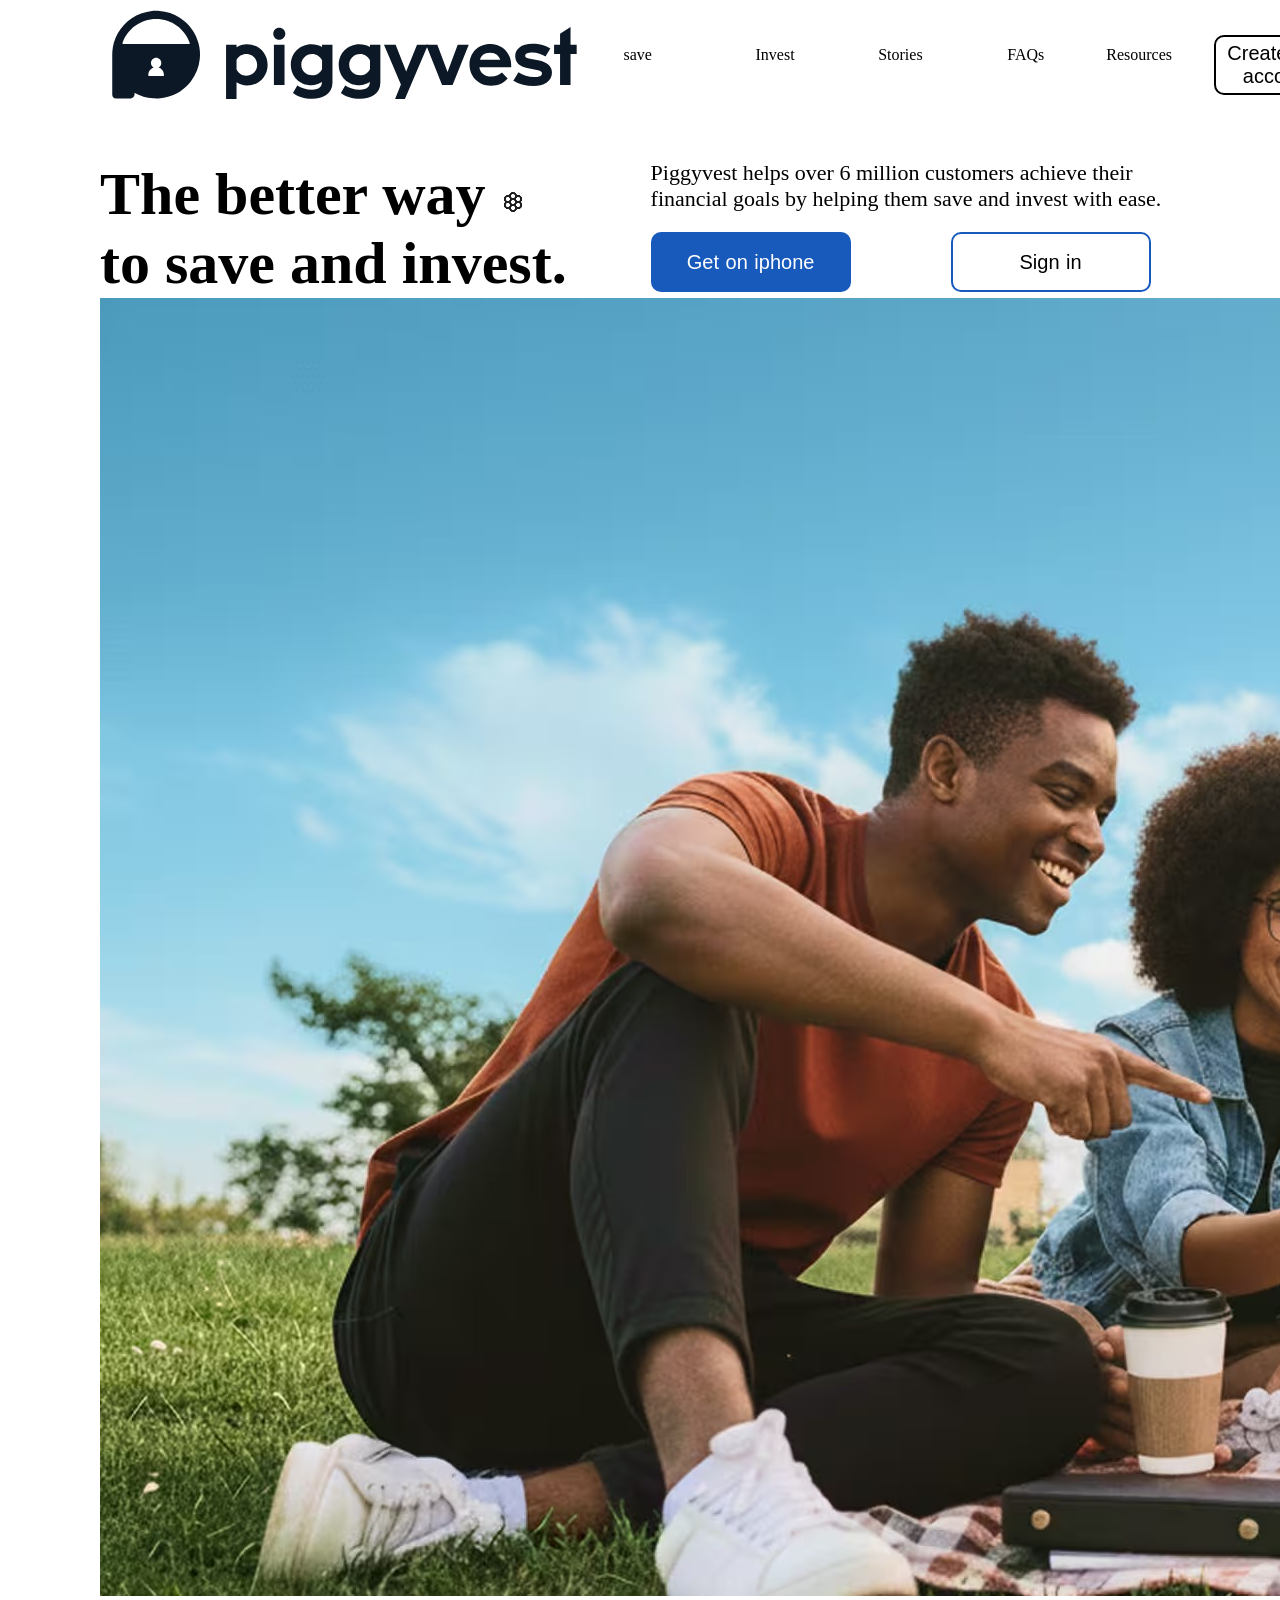
==== index.html @ 63967101 "First commit" ====
<!DOCTYPE html>
 <html lang="en">
 <head>
    <meta charset="UTF-8">
    <meta name="viewport" content="width=device-width, initial-scale=1.0">
    <link rel="stylesheet" href="index.css">
        <link rel="stylesheet" href="https://fonts.googleapis.com/css2?family=Material+Symbols+Outlined:opsz,wght,FILL,GRAD@20..48,100..700,0..1,-50..200&icon_names=keyboard_arrow_down" />
    <link rel="preconnect" href="https://fonts.googleapis.com">
    <link rel="preconnect" href="https://fonts.gstatic.com" crossorigin>
    <link href="https://fonts.googleapis.com/css2?family=Akt:wght@100..900&family=Archivo+Black&family=Finlandica+Text:ital,wght@0,100..900;1,100..900&family=Oswald:wght@200..700&display=swap" rel="stylesheet">
    <title>Pigyvest</title>
 </head>
 <body class="body">

    <nav class="piggy">
        <div class="first-section">
            <div class="logo">
                <img src="The Better Way To Save & Invest Online - PiggyVest\imgi_1_logo.svg" alt="">
    
            </div>
        </div>
            <div class="second-section">
              <div class="link">
                <div class="div-link">
                  <a href="">save</a>
                   <span class="material-symbols-outlined">
                   keyboard_arrow_down
                   </span> 
                 </div>
                 <div class="div-link">
                   <a href="">Invest</a>  
                 </div>                 
                 <div class="div-link">
                     <a href="">Stories</a>
                 </div>                 
                 <div class="div-link">
                   <a href="">FAQs</a>
                 </div>                 
                 <div class="div-link">
                   <a href="">Resources</a>
                   <span class="material-symbols-outlined">
                   keyboard_arrow_down
                  </span> 
                </div>      
             <div class="div-link">
                 <button><a href="">Create free account</a></button>
             </div>
             <div>
                <button><a href="">sign in</a></button>
             </div>
                 
            </div>
    </nav>

    <section class="third-section">
        <div class="invest">
            <h2>The better way  <img src="The Better Way To Save & Invest Online - PiggyVest\filter_vintage_24dp_1F1F1F_FILL0_wght400_GRAD0_opsz24.png" alt=""> to save and invest.</h2>
        </div>
        <div class="finances">
            <p>Piggyvest helps over 6 million customers achieve their financial goals by helping them save and invest with ease.</p>

            <button>Get on iphone</button>
            <div class="button">

                <button>Sign in</button>
            </div>
        </div>
    </section>
      <div>
        <div>
            <div class="image">
                <img src="The Better Way To Save & Invest Online - PiggyVest\imgi_17_headerBGhome-9c6bf21c25fa09992d4dffc8395557b0.jpeg" alt="">
            </div>
        </div>
        
    </div>
 </body>
 </html>
---- index.css ----
* {
    margin: 0;
    padding: 0;
    box-sizing: border-box;
}

.body{
    margin-left: 100px;
    margin-right: 100px;
    
}

.piggy{
     display: flex;
    gap: 10px;
    margin: 10px 0px 0px 10px;
    height: 10vh;
    width: 10vw;
}

.logo{
    display: flex;
}



.first-section{
    display: flex;
    gap: 20px;
    
}

.link {
    display: flex;
    justify-content: center;
    color: #fff;
}


.div-link {
    display: flex;
    align-items: center;
    justify-content: center;
    height: 10vh;
    width: 10vw;
}
.div-link a {
    color: #000;
    text-decoration: none;
}
.div-link:hover {
    color: #000;

    a {
        color: gray;
        
    }
}

.div-link button{
     align-items: center;
    justify-content: center;
    width: 300px;
    height: 60px;
    border-radius: 10px;
    border: 2px solid #000;
    font-size: 20px;
    color: #ffff;
    word-spacing: 1px;
    margin-top: 20px;
    background-color: #fff;
}

.third-section{
    margin-top: 60px;
    display: flex;
    gap: 70px;
}

.invest{
    font-weight: 900;
    font-size: 40px;
    font-family:Cambria, Cochin, Georgia, Times, 'Times New Roman', serif;
}

.finances{
    font-size: 22px;
    font-weight: lighter;
}

.finances button{
     align-items: center;
    justify-content: center;
    width: 200px;
    height: 60px;
    border-radius: 10px;
    border: 2px solid #185abc;
    font-size: 20px;
    color: #fff;
    word-spacing: 1px;
    margin-top: 20px;
    background-color: #185abc;
    display: flex;
}

.button button{
    
      align-items: center;
    justify-content: center;
    width: 200px;
    height: 60px;
    border-radius: 10px;
    border: 2px solid #185abc;
    font-size: 20px;
    color: #000;
    word-spacing: 1px;
    margin-top: -60px;
    margin-left: 300px;
    background-color: #fff;
}

.image{
    
}
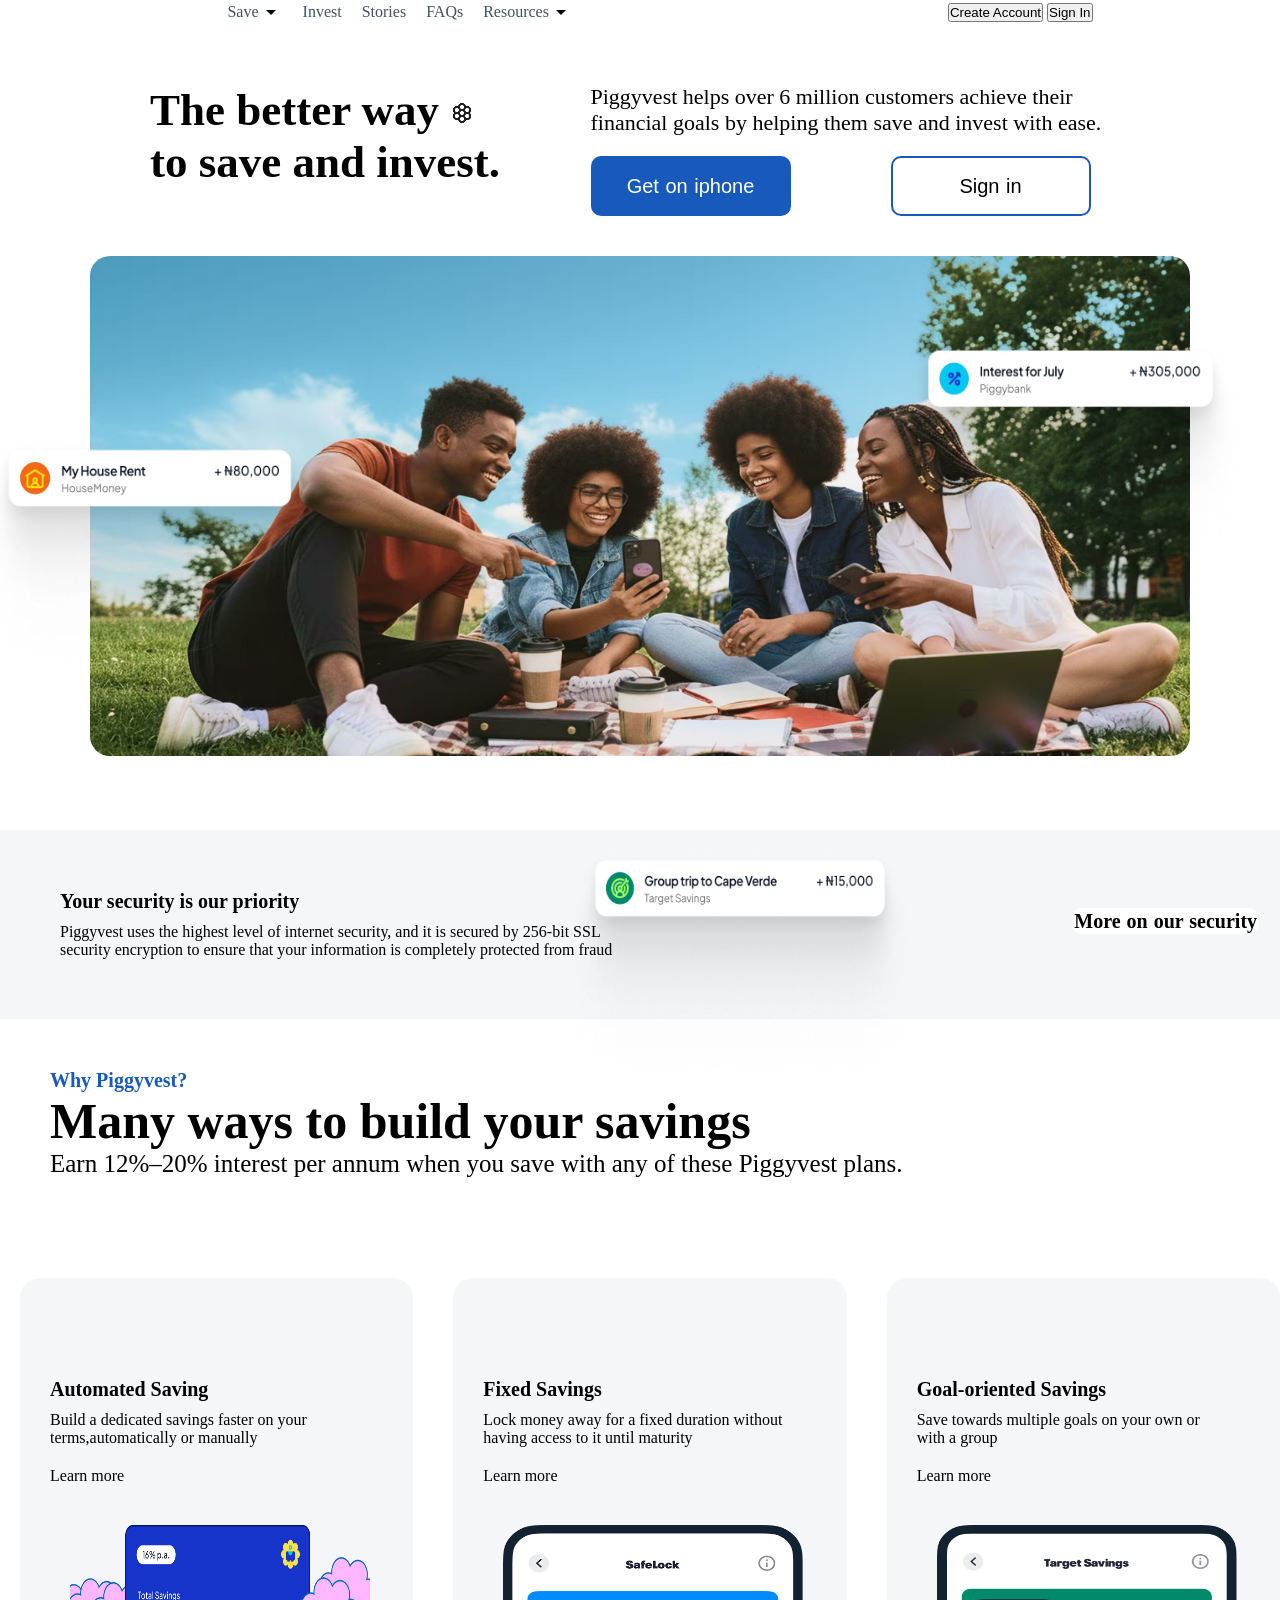
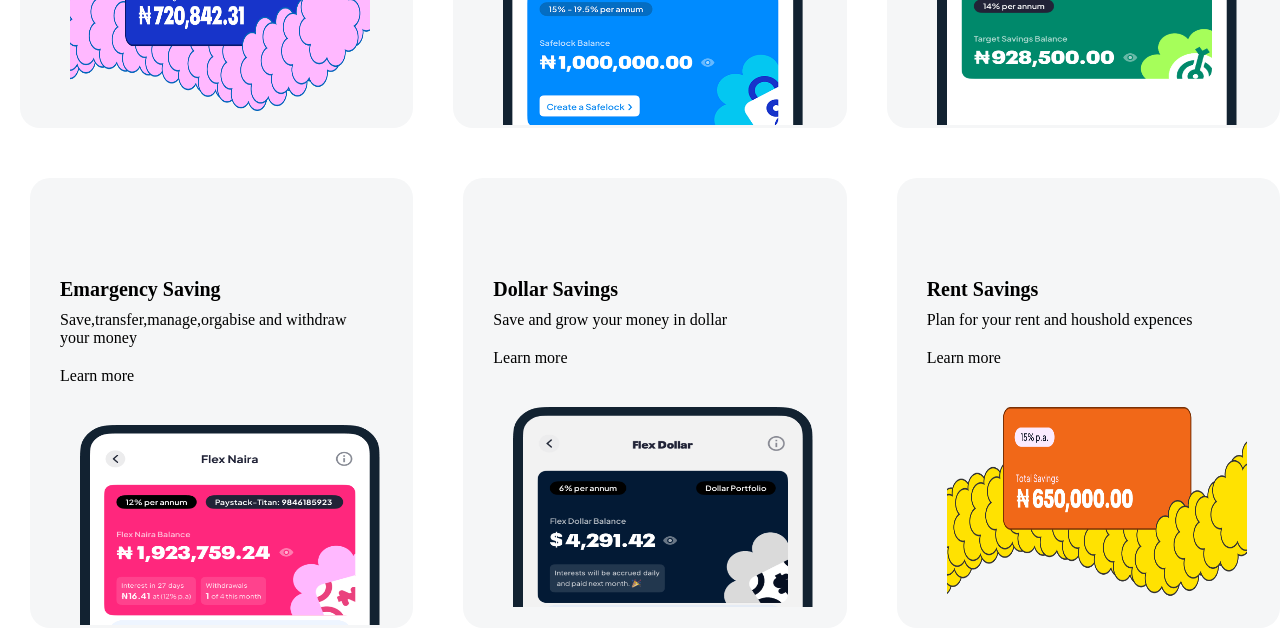
==== commit bcd48fc4: "second commit" ====
--- a/index.html
+++ b/index.html
@@ -4,75 +4,149 @@
     <meta charset="UTF-8">
     <meta name="viewport" content="width=device-width, initial-scale=1.0">
     <link rel="stylesheet" href="index.css">
-        <link rel="stylesheet" href="https://fonts.googleapis.com/css2?family=Material+Symbols+Outlined:opsz,wght,FILL,GRAD@20..48,100..700,0..1,-50..200&icon_names=keyboard_arrow_down" />
-    <link rel="preconnect" href="https://fonts.googleapis.com">
-    <link rel="preconnect" href="https://fonts.gstatic.com" crossorigin>
-    <link href="https://fonts.googleapis.com/css2?family=Akt:wght@100..900&family=Archivo+Black&family=Finlandica+Text:ital,wght@0,100..900;1,100..900&family=Oswald:wght@200..700&display=swap" rel="stylesheet">
-    <title>Pigyvest</title>
+    <link rel="stylesheet" href="https://fonts.googleapis.com/css2?family=Material+Symbols+Outlined:opsz,wght,FILL,GRAD@24,400,0,0&icon_names=arrow_drop_down" />
+        <title>Pigyvest</title>
  </head>
- <body class="body">
+ <body>
 
-    <nav class="piggy">
+   <div class="container">
         <div class="first-section">
             <div class="logo">
-                <img src="The Better Way To Save & Invest Online - PiggyVest\imgi_1_logo.svg" alt="">
-    
+                <img src="https://storage.googleapis.com/piggyvestwebsite/piggywebsite2020/logo_08e6965627/logo_08e6965627.svg" alt="">
+            </div>
+            <div class="link">
+                <div class="div-link">
+                    <a href="">Save</a>
+                    <span class="material-symbols-outlined">arrow_drop_down
+                    </span>
+                </div>
+                <div class="div-link">
+                    <a href="">Invest</a>
+                </div>
+                <div class="div-link">
+                    <a href="">Stories</a>
+                </div>
+                <div class="div-link">
+                    <a href="">FAQs</a>
+                </div>
+                <div class="div-link">
+                    <a href="">Resources</a>
+                      <span class="material-symbols-outlined">arrow_drop_down
+                    </span>
+                </div>
             </div>
         </div>
-            <div class="second-section">
-              <div class="link">
-                <div class="div-link">
-                  <a href="">save</a>
-                   <span class="material-symbols-outlined">
-                   keyboard_arrow_down
-                   </span> 
-                 </div>
-                 <div class="div-link">
-                   <a href="">Invest</a>  
-                 </div>                 
-                 <div class="div-link">
-                     <a href="">Stories</a>
-                 </div>                 
-                 <div class="div-link">
-                   <a href="">FAQs</a>
-                 </div>                 
-                 <div class="div-link">
-                   <a href="">Resources</a>
-                   <span class="material-symbols-outlined">
-                   keyboard_arrow_down
-                  </span> 
-                </div>      
-             <div class="div-link">
-                 <button><a href="">Create free account</a></button>
-             </div>
-             <div>
-                <button><a href="">sign in</a></button>
-             </div>
-                 
-            </div>
-    </nav>
+        <div class="second-section">
+            <button>Create Account</button>
+            <button>Sign In</button>
+        </div>
+    </div>
+
 
     <section class="third-section">
-        <div class="invest">
-            <h2>The better way  <img src="The Better Way To Save & Invest Online - PiggyVest\filter_vintage_24dp_1F1F1F_FILL0_wght400_GRAD0_opsz24.png" alt=""> to save and invest.</h2>
+
+            <div class="invest">
+                <h2>The better way  <img src="The Better Way To Save & Invest Online - PiggyVest\filter_vintage_24dp_1F1F1F_FILL0_wght400_GRAD0_opsz24.png" alt=""> to save and invest.</h2>
+            </div>
+            <div class="finances">
+                <p>Piggyvest helps over 6 million customers achieve their financial goals by helping them save and invest with ease.</p>
+    
+                <button>Get on iphone</button>
+                <div class="button">
+    
+                    <button>Sign in</button>
+                </div>
+            </div>
+        </section>
+      <div>
+        <div>
+            
         </div>
-        <div class="finances">
-            <p>Piggyvest helps over 6 million customers achieve their financial goals by helping them save and invest with ease.</p>
+    </div>
 
-            <button>Get on iphone</button>
-            <div class="button">
-
-                <button>Sign in</button>
+        <div class="parent">
+        <div class="image">
+            <img class="big-image" src="The Better Way To Save & Invest Online - PiggyVest\imgi_17_headerBGhome-9c6bf21c25fa09992d4dffc8395557b0.jpeg"  alt="" width="840px" height="420px">
+            <div class="img1">
+                <img class="image1" src="The Better Way To Save & Invest Online - PiggyVest\imgi_18_cardOne-0d5bf39a8b3858c9b34b63de95ebc501.png" alt="" width="380px" height="250px">
+            </div>
+            <div class="img2">
+                <img class="image2" src="  The Better Way To Save & Invest Online - PiggyVest\imgi_20_cardTwo-0e3c5d0fff861b86c3beef74d3c312e8.png" alt="" width="380px" height="250px">
+            </div>
+            <div class="img3">
+                <img class="image3" src="The Better Way To Save & Invest Online - PiggyVest\imgi_19_CardThree-5db989b5b11e2dec7f5f7a935a450fba.png" alt="" width="380px" height="250px">
             </div>
         </div>
-    </section>
-      <div>
-        <div>
-            <div class="image">
-                <img src="The Better Way To Save & Invest Online - PiggyVest\imgi_17_headerBGhome-9c6bf21c25fa09992d4dffc8395557b0.jpeg" alt="">
+    </div>
+
+    <section class="security">
+        <div class="div1">
+            <div class="div-1">
+                <h3>Your security is our priority</h3>
+                <p>Piggyvest uses the highest level of internet security, and it is secured by 256-bit SSL <br> security encryption to ensure that your information is completely protected from fraud</p>
             </div>
         </div>
+
+        <div class="linked">
+            <h4><a href="">More on our security</a></h4>
+        </div>
+    </section>
+
+    <section class="fourth-section">
+        <div class="div2">
+            <h6>Why Piggyvest?</h6>
+            <h3>Many ways to build your savings</h3>
+            <p>Earn 12%–20% interest per annum when you save with any of these Piggyvest plans.</p>
+        </div>
+    </section>
+
+    <section class="fifth-section">
+        <div class="div3">
+            <h3>Automated Saving</h3>
+            <p>Build a dedicated savings faster on your terms,automatically or manually</p>
+            <a href="">Learn more</a>
+            <img src="The Better Way To Save & Invest Online - PiggyVest\imgi_24_offeringAlt1-475513e19bbaf9e4eddf1fbc56b8cf7f.png" alt="">
+        </div>
+
+        <div class="div3">
+            <h3>Fixed Savings</h3>
+            <p>Lock money away for a fixed duration without having access to it until maturity</p>
+            <a href="">Learn more</a>
+            <img src="The Better Way To Save & Invest Online - PiggyVest\imgi_26_offering2-6d7fb33074543943139710e5000b175f.png" alt="">
+        </div>
+
+        <div class="div3">
+            <h3>Goal-oriented Savings</h3>
+            <p>Save towards multiple goals on your own or with a group</p>
+            <a href="">Learn more</a>
+            <img src="The Better Way To Save & Invest Online - PiggyVest\imgi_28_offering3-ea69ce49519e321e6f7310e0035ae69e (1).png" alt="">
+        </div>
+    </section>
+
+    <section class="sixth-section">
+            <div class="div4">
+            <h3>Emargency Saving</h3>
+            <p>Save,transfer,manage,orgabise and withdraw your money</p>
+            <a href="">Learn more</a>
+            <img src="The Better Way To Save & Invest Online - PiggyVest\imgi_30_offering4-4c524eefdc2152fe7288ae5179c223c1.png" alt="">
+        </div>
+
+        <div class="div4">
+            <h3>Dollar Savings</h3>
+            <p>Save and grow your money in dollar </p>
+            <a href="">Learn more</a>
+            <img src="The Better Way To Save & Invest Online - PiggyVest\imgi_32_offering5-832eb46437bb98a5d73deefdaecb5c9b.png" alt="">
+        </div>
+
+        <div class="div4">
+            <h3>Rent Savings</h3>
+            <p>Plan for your rent and houshold expences</p>
+            <a href="">Learn more</a>
+            <img src="The Better Way To Save & Invest Online - PiggyVest\imgi_34_offeringAlt6-955057c6355484efe27798da6084f35c.png" alt="">
+        </div>
         
-    </div>
+    
+    
+    </section>
  </body>
  </html>
--- a/index.css
+++ b/index.css
@@ -4,82 +4,87 @@
     box-sizing: border-box;
 }
 
-.body{
-    margin-left: 100px;
-    margin-right: 100px;
+.container {
+    display: flex;
+    justify-content: space-around;
+    align-items: center;
+}
+
+.first-section {
+    display: flex;
+    gap: 40px;
+
+}
+
+.link {
+    display: flex;
+    gap: 20px;
+}
+
+.div-link {
+    display: flex; 
+    align-items: center;
+    /* display: inline-block;
+    margin-right: 20px; */
+}
+
+.div-link a {
+    color: #415363;
+    text-decoration: none;
+}
+
+.parent{
+    /* width: 100%;
+    height: 100vh; */
+    display: flex;
+    justify-content: center;
+    align-items: center;
+
+}
+
+.big-image{
+    width: 1100px;
+    height: 500px;
+}
+
+.image img{
+    /* width: 1240px;
+     height: 620px;   */
+    position: relative;
+    border-radius: 20px;
+    margin-top: 40px;
     
 }
 
-.piggy{
-     display: flex;
-    gap: 10px;
-    margin: 10px 0px 0px 10px;
-    height: 10vh;
-    width: 10vw;
-}
-
-.logo{
-    display: flex;
-}
-
-
-
-.first-section{
-    display: flex;
-    gap: 20px;
-    
-}
-
-.link {
-    display: flex;
-    justify-content: center;
-    color: #fff;
-}
-
-
-.div-link {
-    display: flex;
-    align-items: center;
-    justify-content: center;
-    height: 10vh;
-    width: 10vw;
-}
-.div-link a {
-    color: #000;
-    text-decoration: none;
-}
-.div-link:hover {
-    color: #000;
-
-    a {
-        color: gray;
-        
-    }
-}
-
-.div-link button{
-     align-items: center;
-    justify-content: center;
-    width: 300px;
-    height: 60px;
-    border-radius: 10px;
-    border: 2px solid #000;
-    font-size: 20px;
-    color: #ffff;
-    word-spacing: 1px;
-    margin-top: 20px;
-    background-color: #fff;
+.img1 {
+    position: absolute;
+    top: 400px;
+    left: -40px;
+}
+
+.img2 {
+    position: absolute;
+    top: 300px;
+    right: 20px;
+}
+
+.img3 {
+    position: absolute;
+    top:90%;
+    right: 350px;
 }
 
 .third-section{
     margin-top: 60px;
     display: flex;
     gap: 70px;
+    margin-left: 150px;
+    margin-right: 150px;
 }
 
 .invest{
     font-weight: 900;
-    font-size: 40px;
+    font-size: 30px;
     font-family:Cambria, Cochin, Georgia, Times, 'Times New Roman', serif;
 }
 
@@ -119,6 +124,148 @@
     background-color: #fff;
 }
 
-.image{
+.security{
+    display: flex;
+    background-color: #f5f6f7;
+    margin-top: 70px;
+  
+}
+
+.div1{
+      gap: 20px;
+    margin: 60px;
+}
+
+.div1 h3{
+    font-size: 20px;
+    font-weight: 900;
+    margin-bottom: 10px;
+}
+
+.linked{
+    margin-top: 80px;
+    margin-left: 400px;
+}
+
+.linked a{
+      align-items: center;
+    justify-content: center;
+    text-decoration: none;
+    height: 60px;
+    border-radius: 10px;
+    border: 2px solid #fff;
+    font-size: 20px;
+    color: #000;
+    word-spacing: 1px;
+    background-color: #fff;
+}
+
+.fourth-section{
+    margin: 50px;
+}
+
+.div2 h6{
+    color: #185abc;
+    font-size: 20px;
+}
+
+.div2 h3{
+    font-size: 50px;
+    font-weight: 800;
+}
+
+.div2 p{
+    font-size: 25px;
+    font-weight: lighter;
+}
+
+.fifth-section{
+    display: flex;
+    gap: 20px;
+    justify-content: space-around;
+}
+
+.div3{
+     height: 450px;
+    width: 400px;
+    background-color: #f5f6f7;
+    border-radius: 20px;
+    margin-top: 50px;
+    margin-left: 20px;
     
 }
+
+.div3 h3{
+    margin-top: 100px;
+    margin-left: 30px;
+    font-size: 20px;
+    font-weight: 900;
+}
+
+.div3 p{
+    margin-top: 10px;
+    margin-left: 30px;
+    margin-right: 50px;
+    margin-bottom: 20px;
+}
+
+.div3 a{
+    text-decoration: none;
+    color: black;
+    margin-left: 30px;
+}
+
+.div3 img{
+    width: 300px;
+    height: 200px;
+    margin-top: 40px;
+    margin-left: 50px;
+}
+
+.sixth-section{
+    display: flex;
+    gap: 20px;
+    justify-content: space-around;
+}
+
+.div4{
+     height: 450px;
+    width: 400px;
+    background-color: #f5f6f7;
+    border-radius: 20px;
+    margin-top: 50px;
+    margin-left: 30px;
+    /* display: flex; */
+}
+
+.div4 h3{
+    margin-top: 100px;
+    margin-left: 30px;
+    font-size: 20px;
+    font-weight: 900;
+}
+
+.div4 p{
+    margin-top: 10px;
+    margin-left: 30px;
+    margin-right: 50px;
+    margin-bottom: 20px;
+}
+
+.div4 a{
+    text-decoration: none;
+    color: black;
+    margin-left: 30px;
+}
+
+.div4 img{
+    width: 300px;
+    height: 200px;
+    margin-top: 40px;
+    margin-left: 50px;
+}
+
+
+.div5{
+    display: block;
+}
